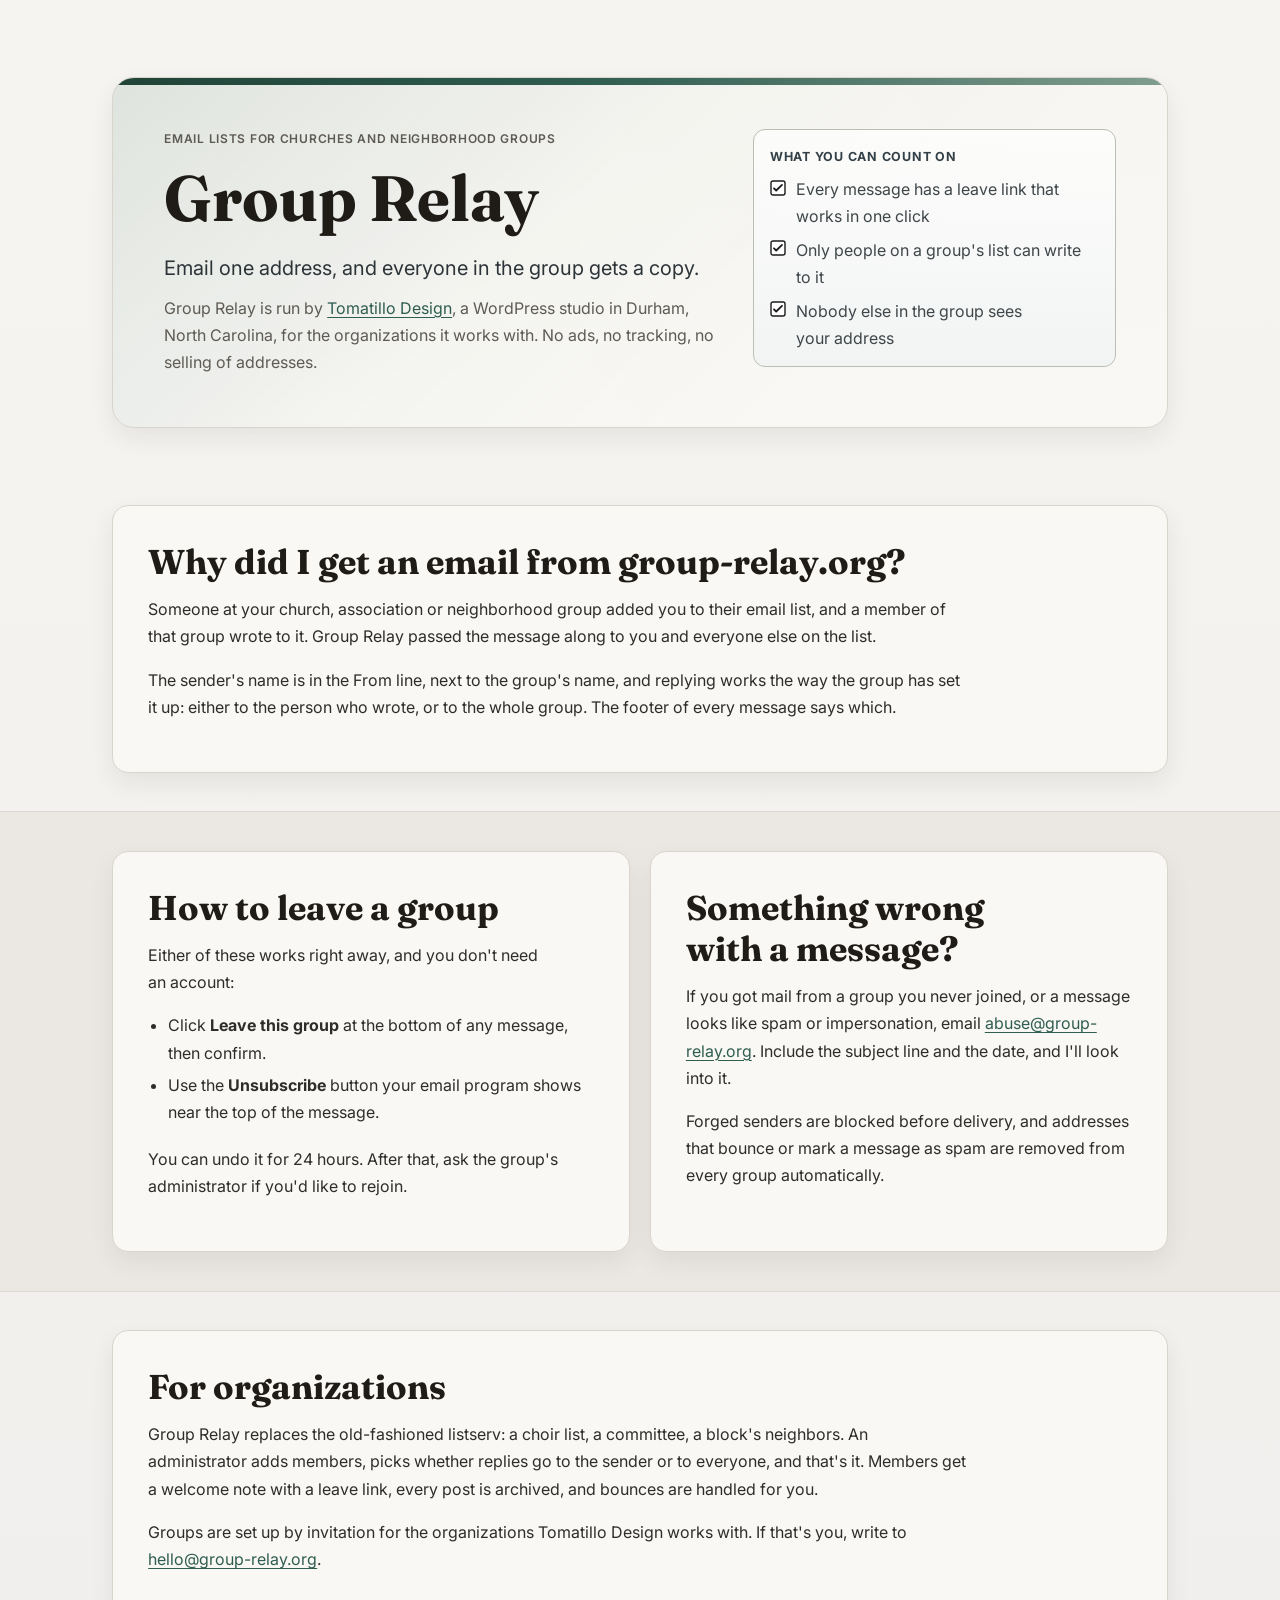
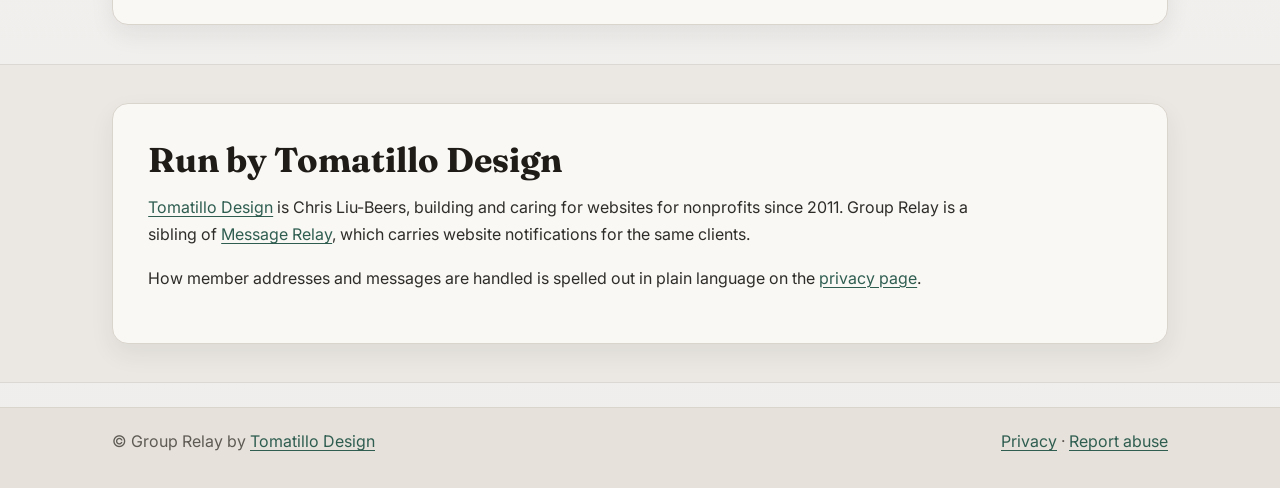
==== index.html @ 51dd7881 "Landing page and privacy page for group-relay.org Co-Authored-By: Claude Fable 5.1 <noreply@anthropi" ====
<!doctype html>
<html lang="en">
<head>
  <meta charset="utf-8">
  <meta name="viewport" content="width=device-width, initial-scale=1">
  <meta name="description" content="Group Relay is a simple email list service for churches and neighborhood groups: email one address, everyone in the group gets a copy. Run by Tomatillo Design.">
  <meta name="theme-color" content="#2f5d50">
  <title>Group Relay | Email lists for churches and neighborhood groups</title>
  <link rel="icon" href="./favicon.svg" type="image/svg+xml">
  <link rel="preconnect" href="https://fonts.googleapis.com">
  <link rel="preconnect" href="https://fonts.gstatic.com" crossorigin>
  <link href="https://fonts.googleapis.com/css2?family=Fraunces:opsz,wght@9..144,500;9..144,700&family=Inter:wght@400;500;600;700&display=swap" rel="stylesheet">
  <link rel="stylesheet" href="./styles.css">
</head>
<body>
  <a class="skip-link" href="#main-content">Skip to main content</a>

  <header class="site-header">
    <div class="container hero">
      <div class="hero-shell">
        <div class="hero-copy">
          <p class="eyebrow">Email lists for churches and neighborhood groups</p>
          <h1>Group Relay</h1>
          <p class="hero-lead">Email one address, and everyone in the group gets a copy.</p>
          <p class="hero-context">
            Group Relay is run by
            <a href="https://tomatillodesign.com" target="_blank" rel="noopener noreferrer">Tomatillo Design</a>,
            a WordPress studio in Durham, North Carolina, for the organizations it works with.
            No ads, no tracking, no selling of addresses.
          </p>
        </div>
        <aside class="hero-proof" aria-label="How Group Relay treats your email">
          <p class="hero-proof-title">What you can count on</p>
          <ul class="hero-proof-list">
            <li>Every message has a leave link that works in one click</li>
            <li>Only people on a group's list can write to it</li>
            <li>Nobody else in the group sees your address</li>
          </ul>
        </aside>
      </div>
    </div>
  </header>

  <main id="main-content">
    <section class="section" aria-labelledby="why-heading">
      <div class="container card">
        <h2 id="why-heading">Why did I get an email from group-relay.org?</h2>
        <p>
          Someone at your church, association or neighborhood group added you to their email list,
          and a member of that group wrote to it. Group Relay passed the message along to you and
          everyone else on the list.
        </p>
        <p>
          The sender's name is in the From line, next to the group's name, and replying works the
          way the group has set it up: either to the person who wrote, or to the whole group. The
          footer of every message says which.
        </p>
      </div>
    </section>

    <section class="section section-muted" aria-labelledby="leave-heading">
      <div class="container split-grid">
        <article class="card">
          <h2 id="leave-heading">How to leave a group</h2>
          <p>Either of these works right away, and you don't need an account:</p>
          <ul>
            <li>Click <strong>Leave this group</strong> at the bottom of any message, then confirm.</li>
            <li>Use the <strong>Unsubscribe</strong> button your email program shows near the top of the message.</li>
          </ul>
          <p>You can undo it for 24 hours. After that, ask the group's administrator if you'd like to rejoin.</p>
        </article>

        <article class="card">
          <h2>Something wrong with a message?</h2>
          <p>
            If you got mail from a group you never joined, or a message looks like spam or
            impersonation, email
            <a href="mailto:abuse@group-relay.org">abuse@group-relay.org</a>.
            Include the subject line and the date, and I'll look into it.
          </p>
          <p>
            Forged senders are blocked before delivery, and addresses that bounce or mark a message
            as spam are removed from every group automatically.
          </p>
        </article>
      </div>
    </section>

    <section class="section" aria-labelledby="orgs-heading">
      <div class="container card">
        <h2 id="orgs-heading">For organizations</h2>
        <p>
          Group Relay replaces the old-fashioned listserv: a choir list, a committee, a block's
          neighbors. An administrator adds members, picks whether replies go to the sender or to
          everyone, and that's it. Members get a welcome note with a leave link, every post is
          archived, and bounces are handled for you.
        </p>
        <p>
          Groups are set up by invitation for the organizations Tomatillo Design works with. If
          that's you, write to
          <a href="mailto:hello@group-relay.org">hello@group-relay.org</a>.
        </p>
      </div>
    </section>

    <section class="section section-muted" aria-labelledby="operated-by-heading">
      <div class="container card">
        <h2 id="operated-by-heading">Run by Tomatillo Design</h2>
        <p>
          <a href="https://tomatillodesign.com" target="_blank" rel="noopener noreferrer">Tomatillo Design</a>
          is Chris Liu-Beers, building and caring for websites for nonprofits since 2011. Group
          Relay is a sibling of
          <a href="https://message-relay.org" target="_blank" rel="noopener noreferrer">Message Relay</a>,
          which carries website notifications for the same clients.
        </p>
        <p>
          How member addresses and messages are handled is spelled out in plain language on the
          <a href="./privacy.html">privacy page</a>.
        </p>
      </div>
    </section>
  </main>

  <footer class="site-footer">
    <div class="container footer-inner">
      <p>
        &copy; Group Relay by
        <a href="https://tomatillodesign.com" target="_blank" rel="noopener noreferrer">Tomatillo Design</a>
      </p>
      <p>
        <a href="./privacy.html">Privacy</a> &middot;
        <a href="mailto:abuse@group-relay.org">Report abuse</a>
      </p>
    </div>
  </footer>
</body>
</html>
---- styles.css ----
:root {
  --bg: #efeeec;
  --bg-muted: #e7e4de;
  --surface: #f9f8f5;
  --text: #2f2d2a;
  --text-soft: #5e5a54;
  --heading: #1f1b17;
  --accent: #2f5d50;
  --accent-soft: #dbe7e0;
  --border: #d9d4cc;
  --shadow: 0 10px 24px rgba(36, 33, 28, 0.07);
  --radius: 16px;
  --radius-sm: 12px;
  --container: 66rem;
}

*,
*::before,
*::after {
  box-sizing: border-box;
}

html {
  scroll-behavior: smooth;
}

body {
  margin: 0;
  font-family: "Inter", "Avenir Next", Avenir, "Segoe UI", Roboto, Helvetica, Arial, sans-serif;
  font-size: 1rem;
  line-height: 1.7;
  color: var(--text);
  background: linear-gradient(180deg, #f5f4f1 0%, var(--bg) 100%);
  text-wrap: pretty;
}

img,
svg {
  display: block;
  max-width: 100%;
}

a {
  color: var(--accent);
  text-decoration-thickness: 0.08em;
  text-underline-offset: 0.18em;
}

a:hover {
  text-decoration-thickness: 0.12em;
}

a:focus-visible {
  outline: 3px solid color-mix(in srgb, var(--accent) 45%, white);
  outline-offset: 3px;
  border-radius: 4px;
}

.skip-link {
  position: absolute;
  left: 1rem;
  top: -200px;
  z-index: 1000;
  padding: 0.75rem 1rem;
  background: #ffffff;
  border: 1px solid var(--border);
  border-radius: 0.5rem;
  box-shadow: var(--shadow);
  color: var(--heading);
}

.skip-link:focus {
  top: 1rem;
}

.container {
  width: min(calc(100% - 2.5rem), var(--container));
  margin-inline: auto;
}

.site-header {
  padding: clamp(3.5rem, 6vw, 6rem) 0 clamp(2rem, 3vw, 3rem);
}

.hero {
  background:
    linear-gradient(135deg, rgba(47, 93, 80, 0.12) 0%, rgba(47, 93, 80, 0.02) 42%, transparent 72%),
    linear-gradient(180deg, #f7f6f2 0%, var(--surface) 100%);
  border: 1px solid var(--border);
  border-radius: calc(var(--radius) + 6px);
  box-shadow: var(--shadow);
  padding: clamp(2rem, 4vw, 4rem);
  position: relative;
  overflow: hidden;
}

.hero::before {
  content: "";
  position: absolute;
  left: 0;
  top: 0;
  width: 100%;
  height: 0.45rem;
  background: linear-gradient(90deg, #214338 0%, var(--accent) 45%, #7f9d90 100%);
}

.hero-shell {
  display: grid;
  gap: 1.25rem;
  align-items: start;
}

.hero-copy {
  position: relative;
  z-index: 1;
}

.eyebrow {
  margin: 0;
  font-weight: 600;
  letter-spacing: 0.06em;
  text-transform: uppercase;
  font-size: 0.75rem;
  color: var(--text-soft);
}

.hero-lead {
  margin-bottom: 0.75rem;
  font-size: clamp(1.05rem, 2vw, 1.25rem);
  line-height: 1.5;
  color: #2d3438;
  max-width: 65ch;
}

h1,
h2,
h3 {
  font-family: "Fraunces", Georgia, "Times New Roman", serif;
  color: var(--heading);
  line-height: 1.2;
  text-wrap: balance;
  margin-top: 0;
}

h1 {
  font-size: clamp(2.2rem, 5.5vw, 4rem);
  margin: 0.65rem 0 1rem;
}

h2 {
  font-size: clamp(1.65rem, 3vw, 2.15rem);
  margin-bottom: 0.85rem;
}

h3 {
  font-size: clamp(1.2rem, 2.25vw, 1.45rem);
  margin-bottom: 0.6rem;
}

p {
  margin-top: 0;
  margin-bottom: 1rem;
  max-width: 82ch;
}

ul {
  margin-top: 0.4rem;
  margin-bottom: 1.2rem;
  padding-left: 1.25rem;
}

li + li {
  margin-top: 0.35rem;
}

.hero-context {
  margin-top: 0;
  color: var(--text-soft);
  max-width: 78ch;
  margin-bottom: 0;
}

.hero-proof {
  position: relative;
  z-index: 1;
  background: linear-gradient(180deg, rgba(255, 255, 255, 0.7) 0%, #f2f4f4 100%);
  border: 1px solid color-mix(in srgb, var(--accent) 18%, var(--border));
  border-radius: var(--radius-sm);
  padding: 1rem 1rem 0.85rem;
  max-width: 28rem;
}

.hero-proof-title {
  margin: 0 0 0.55rem;
  font-size: 0.78rem;
  letter-spacing: 0.06em;
  text-transform: uppercase;
  font-weight: 700;
  color: #334047;
}

.hero-proof ul {
  margin: 0;
  padding-left: 0;
  list-style: none;
}

.hero-proof li {
  margin-top: 0;
  color: #3f4649;
  position: relative;
  padding-left: 1.65rem;
}

.hero-proof-list li + li {
  margin-top: 0.4rem;
}

.hero-proof-list li::before {
  content: "";
  position: absolute;
  left: 0;
  top: 0.22rem;
  width: 1rem;
  height: 1rem;
  background-repeat: no-repeat;
  background-size: 1rem 1rem;
  background-image: url("data:image/svg+xml,%3Csvg xmlns='http://www.w3.org/2000/svg' viewBox='0 0 16 16'%3E%3Crect x='1' y='1' width='14' height='14' rx='2' fill='%23ffffff' stroke='%231b1b1b' stroke-width='1.4'/%3E%3Cpath d='M4 8.3l2.2 2.2L12 4.9' fill='none' stroke='%231b1b1b' stroke-linecap='round' stroke-linejoin='round' stroke-width='1.8'/%3E%3C/svg%3E");
}

.section {
  padding: clamp(1.75rem, 3vw, 2.8rem) 0;
}

.section-muted {
  background: color-mix(in srgb, var(--bg-muted) 85%, white);
  border-top: 1px solid rgba(84, 79, 72, 0.1);
  border-bottom: 1px solid rgba(84, 79, 72, 0.1);
}

.card {
  background: var(--surface);
  border: 1px solid var(--border);
  border-radius: var(--radius);
  box-shadow: var(--shadow);
  padding: clamp(1.35rem, 2.8vw, 2.2rem);
}

.split-grid {
  display: grid;
  gap: 1rem;
}

.link-list p:last-child {
  margin-bottom: 0;
}

.faq-grid {
  display: grid;
  gap: 1rem;
}

.faq-card {
  background: var(--surface);
  border: 1px solid var(--border);
  border-radius: var(--radius-sm);
  box-shadow: var(--shadow);
  padding: clamp(1.15rem, 2vw, 1.5rem);
}

.faq-card p {
  margin-bottom: 0;
}

.site-footer {
  border-top: 1px solid var(--border);
  background: #e6e2db;
  margin-top: 1.5rem;
}

.footer-inner {
  display: flex;
  flex-wrap: wrap;
  gap: 0.75rem 2rem;
  justify-content: space-between;
  align-items: center;
  padding: 1.25rem 0 2rem;
}

.footer-inner p {
  margin: 0;
  color: var(--text-soft);
}

@media (min-width: 48rem) {
  .hero-shell {
    grid-template-columns: minmax(0, 1.4fr) minmax(15rem, 0.9fr);
    gap: 1.5rem;
  }

  .split-grid {
    grid-template-columns: repeat(2, minmax(0, 1fr));
    gap: 1.2rem;
  }

  .faq-grid {
    grid-template-columns: repeat(2, minmax(0, 1fr));
  }

  .faq-grid .faq-card:last-child {
    grid-column: span 2;
  }
}

@media (min-width: 70rem) {
  .container {
    width: min(calc(100% - 5rem), var(--container));
  }
}

/* Group Relay additions */
.site-header-compact .hero { padding-block: clamp(1.5rem, 3vw, 2.5rem); }
.eyebrow a { color: inherit; text-decoration: none; }
.eyebrow a:hover { text-decoration: underline; }
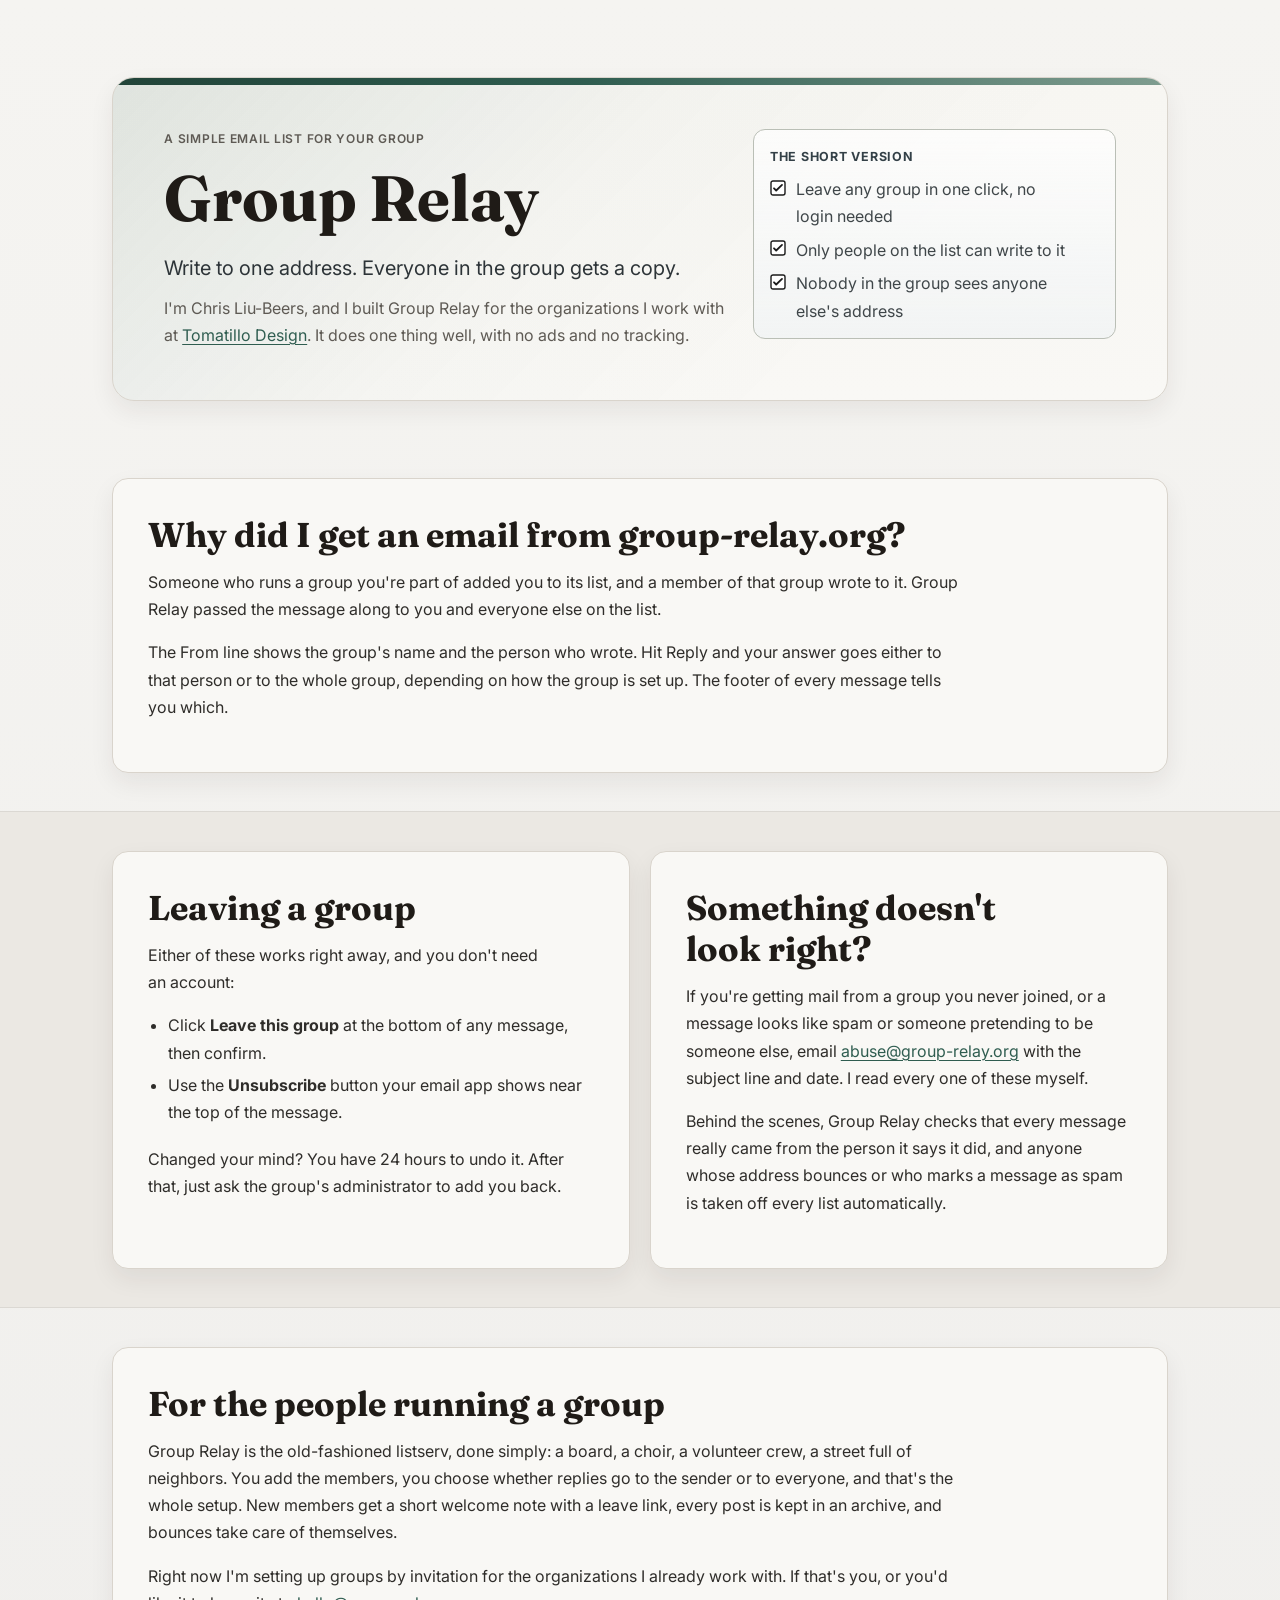
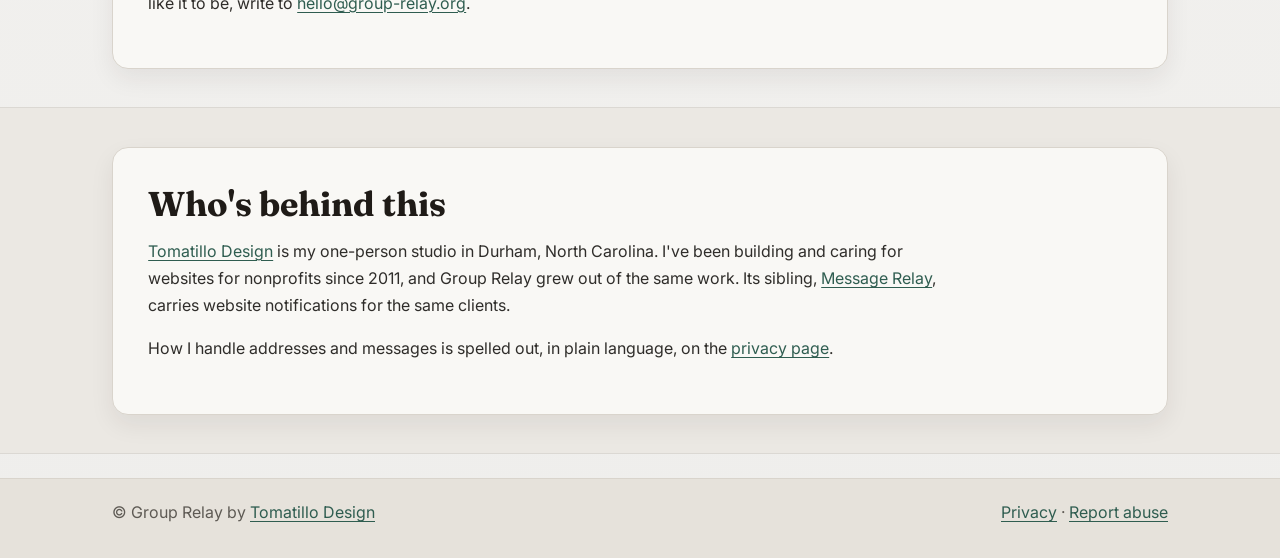
==== commit 8cafe970: "Rewrite landing copy in Chris's voice; open-ended lead Co-Authored-By: Claude Fable 5.1 <noreply@ant" ====
--- a/index.html
+++ b/index.html
@@ -3,9 +3,9 @@
 <head>
   <meta charset="utf-8">
   <meta name="viewport" content="width=device-width, initial-scale=1">
-  <meta name="description" content="Group Relay is a simple email list service for churches and neighborhood groups: email one address, everyone in the group gets a copy. Run by Tomatillo Design.">
+  <meta name="description" content="Group Relay is a simple email list: write to one address and everyone in the group gets a copy. Built and run by Chris Liu-Beers at Tomatillo Design.">
   <meta name="theme-color" content="#2f5d50">
-  <title>Group Relay | Email lists for churches and neighborhood groups</title>
+  <title>Group Relay | A simple email list for your group</title>
   <link rel="icon" href="./favicon.svg" type="image/svg+xml">
   <link rel="preconnect" href="https://fonts.googleapis.com">
   <link rel="preconnect" href="https://fonts.gstatic.com" crossorigin>
@@ -19,22 +19,21 @@
     <div class="container hero">
       <div class="hero-shell">
         <div class="hero-copy">
-          <p class="eyebrow">Email lists for churches and neighborhood groups</p>
+          <p class="eyebrow">A simple email list for your group</p>
           <h1>Group Relay</h1>
-          <p class="hero-lead">Email one address, and everyone in the group gets a copy.</p>
+          <p class="hero-lead">Write to one address. Everyone in the group gets a copy.</p>
           <p class="hero-context">
-            Group Relay is run by
-            <a href="https://tomatillodesign.com" target="_blank" rel="noopener noreferrer">Tomatillo Design</a>,
-            a WordPress studio in Durham, North Carolina, for the organizations it works with.
-            No ads, no tracking, no selling of addresses.
+            I'm Chris Liu-Beers, and I built Group Relay for the organizations I work with at
+            <a href="https://tomatillodesign.com" target="_blank" rel="noopener noreferrer">Tomatillo Design</a>.
+            It does one thing well, with no ads and no tracking.
           </p>
         </div>
         <aside class="hero-proof" aria-label="How Group Relay treats your email">
-          <p class="hero-proof-title">What you can count on</p>
+          <p class="hero-proof-title">The short version</p>
           <ul class="hero-proof-list">
-            <li>Every message has a leave link that works in one click</li>
-            <li>Only people on a group's list can write to it</li>
-            <li>Nobody else in the group sees your address</li>
+            <li>Leave any group in one click, no login needed</li>
+            <li>Only people on the list can write to it</li>
+            <li>Nobody in the group sees anyone else's address</li>
           </ul>
         </aside>
       </div>
@@ -46,14 +45,13 @@
       <div class="container card">
         <h2 id="why-heading">Why did I get an email from group-relay.org?</h2>
         <p>
-          Someone at your church, association or neighborhood group added you to their email list,
-          and a member of that group wrote to it. Group Relay passed the message along to you and
-          everyone else on the list.
+          Someone who runs a group you're part of added you to its list, and a member of that group
+          wrote to it. Group Relay passed the message along to you and everyone else on the list.
         </p>
         <p>
-          The sender's name is in the From line, next to the group's name, and replying works the
-          way the group has set it up: either to the person who wrote, or to the whole group. The
-          footer of every message says which.
+          The From line shows the group's name and the person who wrote. Hit Reply and your answer
+          goes either to that person or to the whole group, depending on how the group is set up.
+          The footer of every message tells you which.
         </p>
       </div>
     </section>
@@ -61,26 +59,27 @@
     <section class="section section-muted" aria-labelledby="leave-heading">
       <div class="container split-grid">
         <article class="card">
-          <h2 id="leave-heading">How to leave a group</h2>
+          <h2 id="leave-heading">Leaving a group</h2>
           <p>Either of these works right away, and you don't need an account:</p>
           <ul>
             <li>Click <strong>Leave this group</strong> at the bottom of any message, then confirm.</li>
-            <li>Use the <strong>Unsubscribe</strong> button your email program shows near the top of the message.</li>
+            <li>Use the <strong>Unsubscribe</strong> button your email app shows near the top of the message.</li>
           </ul>
-          <p>You can undo it for 24 hours. After that, ask the group's administrator if you'd like to rejoin.</p>
+          <p>Changed your mind? You have 24 hours to undo it. After that, just ask the group's administrator to add you back.</p>
         </article>
 
         <article class="card">
-          <h2>Something wrong with a message?</h2>
+          <h2>Something doesn't look right?</h2>
           <p>
-            If you got mail from a group you never joined, or a message looks like spam or
-            impersonation, email
-            <a href="mailto:abuse@group-relay.org">abuse@group-relay.org</a>.
-            Include the subject line and the date, and I'll look into it.
+            If you're getting mail from a group you never joined, or a message looks like spam or
+            someone pretending to be someone else, email
+            <a href="mailto:abuse@group-relay.org">abuse@group-relay.org</a>
+            with the subject line and date. I read every one of these myself.
           </p>
           <p>
-            Forged senders are blocked before delivery, and addresses that bounce or mark a message
-            as spam are removed from every group automatically.
+            Behind the scenes, Group Relay checks that every message really came from the person
+            it says it did, and anyone whose address bounces or who marks a message as spam is taken
+            off every list automatically.
           </p>
         </article>
       </div>
@@ -88,16 +87,17 @@
 
     <section class="section" aria-labelledby="orgs-heading">
       <div class="container card">
-        <h2 id="orgs-heading">For organizations</h2>
+        <h2 id="orgs-heading">For the people running a group</h2>
         <p>
-          Group Relay replaces the old-fashioned listserv: a choir list, a committee, a block's
-          neighbors. An administrator adds members, picks whether replies go to the sender or to
-          everyone, and that's it. Members get a welcome note with a leave link, every post is
-          archived, and bounces are handled for you.
+          Group Relay is the old-fashioned listserv, done simply: a board, a choir, a volunteer
+          crew, a street full of neighbors. You add the members, you choose whether replies go to
+          the sender or to everyone, and that's the whole setup. New members get a short welcome
+          note with a leave link, every post is kept in an archive, and bounces take care of
+          themselves.
         </p>
         <p>
-          Groups are set up by invitation for the organizations Tomatillo Design works with. If
-          that's you, write to
+          Right now I'm setting up groups by invitation for the organizations I already work with.
+          If that's you, or you'd like it to be, write to
           <a href="mailto:hello@group-relay.org">hello@group-relay.org</a>.
         </p>
       </div>
@@ -105,16 +105,16 @@
 
     <section class="section section-muted" aria-labelledby="operated-by-heading">
       <div class="container card">
-        <h2 id="operated-by-heading">Run by Tomatillo Design</h2>
+        <h2 id="operated-by-heading">Who's behind this</h2>
         <p>
           <a href="https://tomatillodesign.com" target="_blank" rel="noopener noreferrer">Tomatillo Design</a>
-          is Chris Liu-Beers, building and caring for websites for nonprofits since 2011. Group
-          Relay is a sibling of
-          <a href="https://message-relay.org" target="_blank" rel="noopener noreferrer">Message Relay</a>,
-          which carries website notifications for the same clients.
+          is my one-person studio in Durham, North Carolina. I've been building and caring for
+          websites for nonprofits since 2011, and Group Relay grew out of the same work. Its
+          sibling, <a href="https://message-relay.org" target="_blank" rel="noopener noreferrer">Message Relay</a>,
+          carries website notifications for the same clients.
         </p>
         <p>
-          How member addresses and messages are handled is spelled out in plain language on the
+          How I handle addresses and messages is spelled out, in plain language, on the
           <a href="./privacy.html">privacy page</a>.
         </p>
       </div>
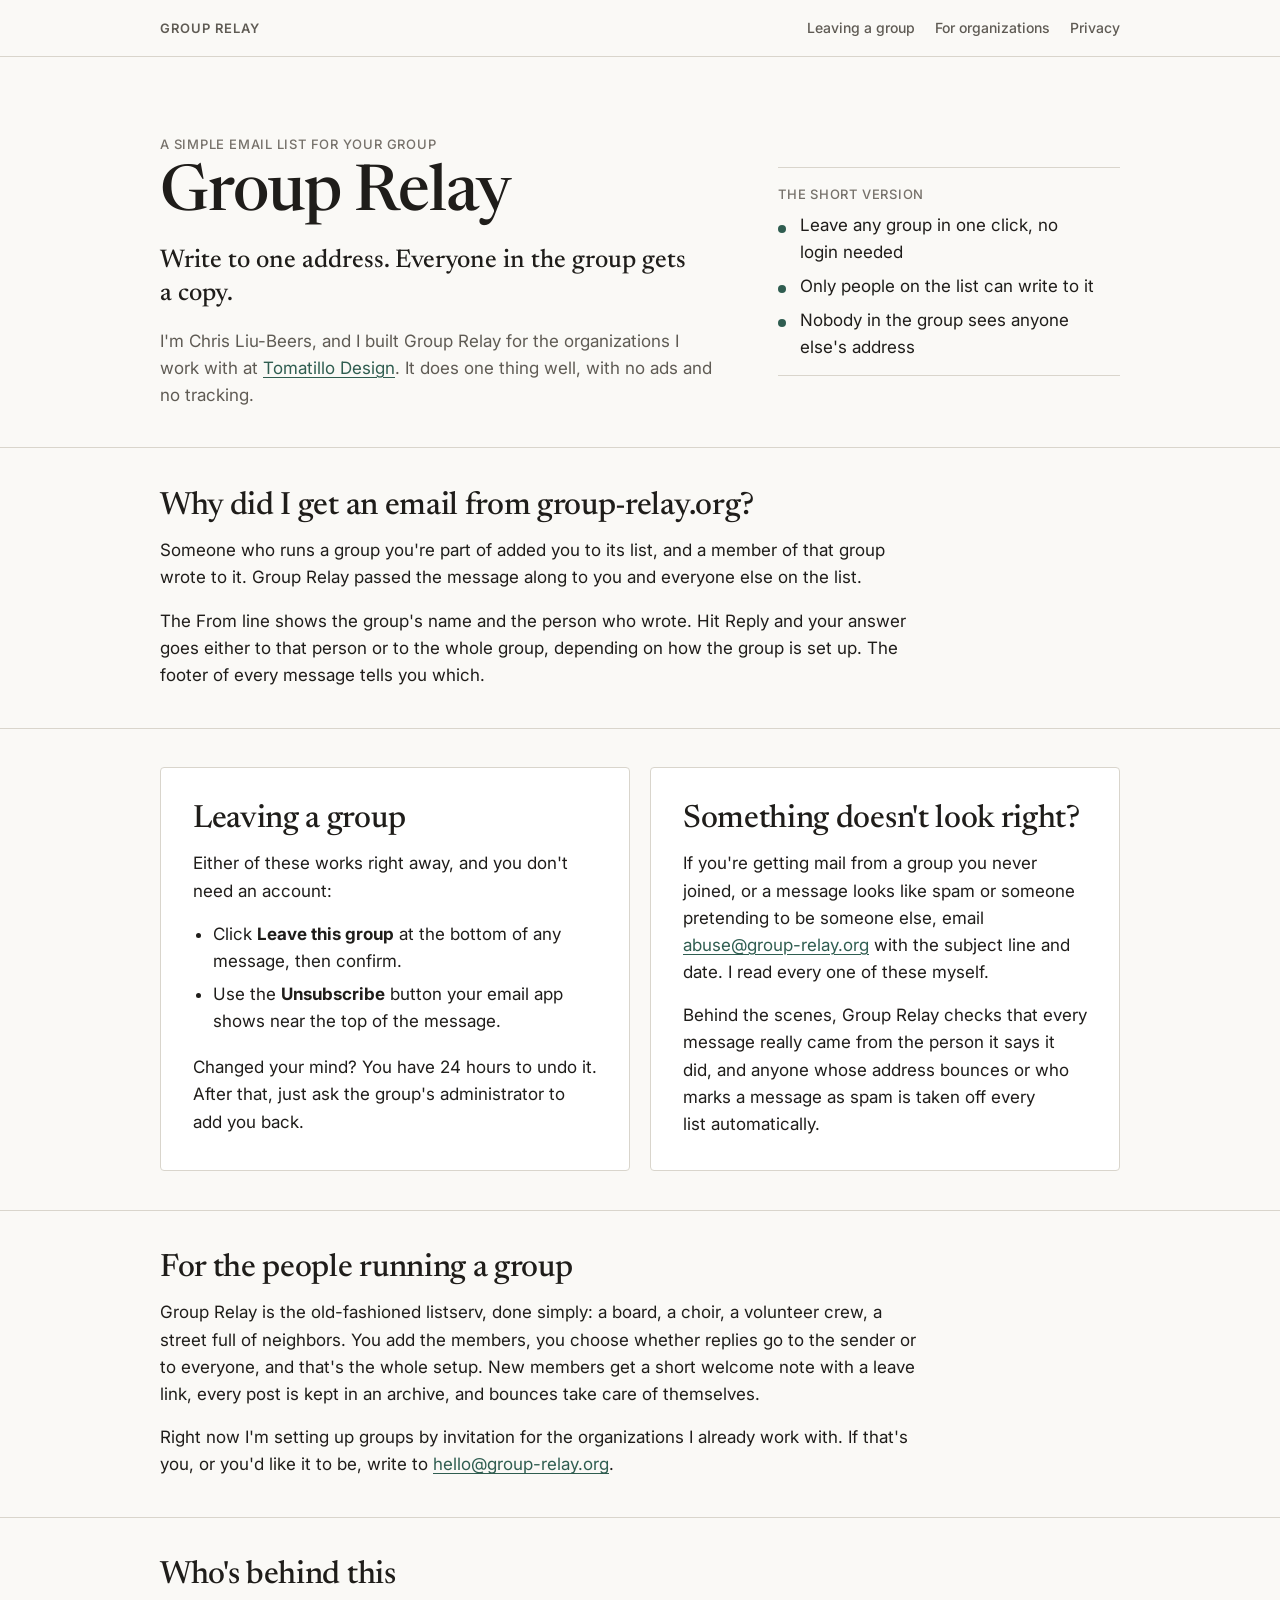
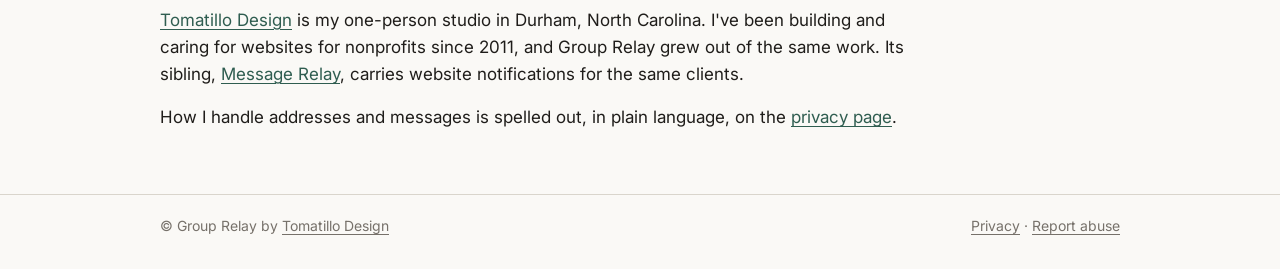
==== commit e990e913: "Restyle to the final Group Relay tokens: Newsreader, hairlines, wordmark band, new favicon Co-Author" ====
--- a/index.html
+++ b/index.html
@@ -9,11 +9,16 @@
   <link rel="icon" href="./favicon.svg" type="image/svg+xml">
   <link rel="preconnect" href="https://fonts.googleapis.com">
   <link rel="preconnect" href="https://fonts.gstatic.com" crossorigin>
-  <link href="https://fonts.googleapis.com/css2?family=Fraunces:opsz,wght@9..144,500;9..144,700&family=Inter:wght@400;500;600;700&display=swap" rel="stylesheet">
+  <link href="https://fonts.googleapis.com/css2?family=Newsreader:opsz,wght@6..72,500;6..72,600&family=Inter:wght@400;500;600&display=swap" rel="stylesheet">
   <link rel="stylesheet" href="./styles.css">
 </head>
 <body>
   <a class="skip-link" href="#main-content">Skip to main content</a>
+
+  <div class="site-top"><div class="container">
+    <a class="wordmark" href="./">Group Relay</a>
+    <nav aria-label="Site"><a href="#leave-heading">Leaving a group</a><a href="#orgs-heading">For organizations</a><a href="./privacy.html">Privacy</a></nav>
+  </div></div>
 
   <header class="site-header">
     <div class="container hero">
@@ -42,7 +47,7 @@
 
   <main id="main-content">
     <section class="section" aria-labelledby="why-heading">
-      <div class="container card">
+      <div class="container">
         <h2 id="why-heading">Why did I get an email from group-relay.org?</h2>
         <p>
           Someone who runs a group you're part of added you to its list, and a member of that group
@@ -56,7 +61,7 @@
       </div>
     </section>
 
-    <section class="section section-muted" aria-labelledby="leave-heading">
+    <section class="section" aria-labelledby="leave-heading">
       <div class="container split-grid">
         <article class="card">
           <h2 id="leave-heading">Leaving a group</h2>
@@ -86,7 +91,7 @@
     </section>
 
     <section class="section" aria-labelledby="orgs-heading">
-      <div class="container card">
+      <div class="container">
         <h2 id="orgs-heading">For the people running a group</h2>
         <p>
           Group Relay is the old-fashioned listserv, done simply: a board, a choir, a volunteer
@@ -103,8 +108,8 @@
       </div>
     </section>
 
-    <section class="section section-muted" aria-labelledby="operated-by-heading">
-      <div class="container card">
+    <section class="section" aria-labelledby="operated-by-heading">
+      <div class="container">
         <h2 id="operated-by-heading">Who's behind this</h2>
         <p>
           <a href="https://tomatillodesign.com" target="_blank" rel="noopener noreferrer">Tomatillo Design</a>
--- a/styles.css
+++ b/styles.css
@@ -1,17 +1,23 @@
+/* group-relay.org: final tokens (docs/design/final in the group-relay repo). */
+
 :root {
-  --bg: #efeeec;
-  --bg-muted: #e7e4de;
-  --surface: #f9f8f5;
-  --text: #2f2d2a;
-  --text-soft: #5e5a54;
-  --heading: #1f1b17;
+  --paper: #faf9f6;
+  --surface: #ffffff;
+  --ink: #1f1d1a;
+  --ink-2: #5f5b54;
+  --ink-3: #76716a;
+  --rule: #d9d5cc;
+  --line: #e8e5de;
+  --tint: #f4f2ed;
   --accent: #2f5d50;
-  --accent-soft: #dbe7e0;
-  --border: #d9d4cc;
-  --shadow: 0 10px 24px rgba(36, 33, 28, 0.07);
-  --radius: 16px;
-  --radius-sm: 12px;
-  --container: 66rem;
+  --accent-hover: #28503f;
+  --accent-soft: #e9f0ed;
+  --serif: "Newsreader", Georgia, "Times New Roman", serif;
+  --sans: Inter, -apple-system, "Segoe UI", Roboto, Helvetica, Arial, sans-serif;
+  --mono: Menlo, Consolas, "Liberation Mono", "Courier New", monospace;
+  --radius: 4px;
+  --container: 60rem;
+  color-scheme: light;
 }
 
 *,
@@ -22,22 +28,15 @@
 
 html {
   scroll-behavior: smooth;
+  -webkit-text-size-adjust: 100%;
 }
 
 body {
   margin: 0;
-  font-family: "Inter", "Avenir Next", Avenir, "Segoe UI", Roboto, Helvetica, Arial, sans-serif;
-  font-size: 1rem;
-  line-height: 1.7;
-  color: var(--text);
-  background: linear-gradient(180deg, #f5f4f1 0%, var(--bg) 100%);
+  font: 17px/1.6 var(--sans);
+  color: var(--ink);
+  background: var(--paper);
   text-wrap: pretty;
-}
-
-img,
-svg {
-  display: block;
-  max-width: 100%;
 }
 
 a {
@@ -47,13 +46,14 @@
 }
 
 a:hover {
+  color: var(--accent-hover);
   text-decoration-thickness: 0.12em;
 }
 
 a:focus-visible {
-  outline: 3px solid color-mix(in srgb, var(--accent) 45%, white);
+  outline: 2px solid var(--accent);
   outline-offset: 3px;
-  border-radius: 4px;
+  border-radius: 2px;
 }
 
 .skip-link {
@@ -62,11 +62,10 @@
   top: -200px;
   z-index: 1000;
   padding: 0.75rem 1rem;
-  background: #ffffff;
-  border: 1px solid var(--border);
-  border-radius: 0.5rem;
-  box-shadow: var(--shadow);
-  color: var(--heading);
+  background: var(--surface);
+  border: 1px solid var(--rule);
+  border-radius: var(--radius);
+  color: var(--ink);
 }
 
 .skip-link:focus {
@@ -74,98 +73,175 @@
 }
 
 .container {
-  width: min(calc(100% - 2.5rem), var(--container));
+  width: min(calc(100% - 2rem), var(--container));
   margin-inline: auto;
 }
 
+/* Site header band: wordmark and three links, closed by a rule */
+.site-top {
+  border-bottom: 1px solid var(--rule);
+}
+
+.site-top .container {
+  display: flex;
+  flex-wrap: wrap;
+  align-items: center;
+  justify-content: space-between;
+  gap: 4px 16px;
+  min-height: 56px;
+  padding: 8px 0;
+}
+
+.wordmark {
+  font: 600 13px/20px var(--sans);
+  letter-spacing: 0.08em;
+  text-transform: uppercase;
+  color: var(--ink-2);
+  text-decoration: none;
+  padding: 4px 0;
+}
+
+.site-top nav {
+  display: flex;
+  flex-wrap: wrap;
+  gap: 0 20px;
+}
+
+.site-top nav a {
+  font: 500 14px/20px var(--sans);
+  color: var(--ink-2);
+  text-decoration: none;
+  padding: 4px 0;
+  white-space: nowrap;
+}
+
+.wordmark:hover,
+.site-top nav a:hover {
+  color: var(--ink);
+  text-decoration: underline;
+}
+
+.site-top nav a[aria-current="page"] {
+  color: var(--ink);
+}
+
+/* Hero: type on the paper, not a card */
 .site-header {
-  padding: clamp(3.5rem, 6vw, 6rem) 0 clamp(2rem, 3vw, 3rem);
-}
-
-.hero {
-  background:
-    linear-gradient(135deg, rgba(47, 93, 80, 0.12) 0%, rgba(47, 93, 80, 0.02) 42%, transparent 72%),
-    linear-gradient(180deg, #f7f6f2 0%, var(--surface) 100%);
-  border: 1px solid var(--border);
-  border-radius: calc(var(--radius) + 6px);
-  box-shadow: var(--shadow);
-  padding: clamp(2rem, 4vw, 4rem);
+  padding: clamp(2.5rem, 6vw, 5rem) 0 clamp(1.5rem, 3vw, 2.5rem);
+}
+
+.site-header-compact {
+  padding-block: clamp(2rem, 4vw, 3rem) clamp(1.25rem, 2vw, 1.75rem);
+}
+
+.hero-shell {
+  display: grid;
+  gap: 2rem;
+  align-items: start;
+}
+
+.eyebrow {
+  margin: 0;
+  font: 500 13px/20px var(--sans);
+  letter-spacing: 0.06em;
+  text-transform: uppercase;
+  color: var(--ink-3);
+}
+
+.eyebrow a {
+  color: inherit;
+  text-decoration: none;
+}
+
+.eyebrow a:hover {
+  color: var(--ink);
+  text-decoration: underline;
+}
+
+h1 {
+  font: 500 clamp(2.4rem, 6vw, 4rem) / 1.05 var(--serif);
+  letter-spacing: -0.015em;
+  margin: 0.5rem 0 1rem;
+  color: var(--ink);
+}
+
+.hero-lead {
+  font: 500 clamp(1.25rem, 2.4vw, 1.6rem) / 1.3 var(--serif);
+  margin: 0 0 1rem;
+  max-width: 26em;
+  color: var(--ink);
+}
+
+.hero-context {
+  margin: 0;
+  color: var(--ink-2);
+  max-width: 60ch;
+}
+
+.hero-proof {
+  border-top: 1px solid var(--rule);
+  border-bottom: 1px solid var(--rule);
+  padding: 1rem 0 0.85rem;
+  max-width: 28rem;
+  align-self: center;
+}
+
+.hero-proof-title {
+  margin: 0 0 0.5rem;
+  font: 500 13px/20px var(--sans);
+  letter-spacing: 0.06em;
+  text-transform: uppercase;
+  color: var(--ink-3);
+}
+
+.hero-proof ul {
+  margin: 0;
+  padding: 0;
+  list-style: none;
+}
+
+.hero-proof li {
   position: relative;
-  overflow: hidden;
-}
-
-.hero::before {
+  padding-left: 1.4rem;
+  color: var(--ink);
+}
+
+.hero-proof li + li {
+  margin-top: 0.4rem;
+}
+
+.hero-proof li::before {
   content: "";
   position: absolute;
   left: 0;
-  top: 0;
-  width: 100%;
-  height: 0.45rem;
-  background: linear-gradient(90deg, #214338 0%, var(--accent) 45%, #7f9d90 100%);
-}
-
-.hero-shell {
-  display: grid;
-  gap: 1.25rem;
-  align-items: start;
-}
-
-.hero-copy {
-  position: relative;
-  z-index: 1;
-}
-
-.eyebrow {
-  margin: 0;
-  font-weight: 600;
-  letter-spacing: 0.06em;
-  text-transform: uppercase;
-  font-size: 0.75rem;
-  color: var(--text-soft);
-}
-
-.hero-lead {
-  margin-bottom: 0.75rem;
-  font-size: clamp(1.05rem, 2vw, 1.25rem);
-  line-height: 1.5;
-  color: #2d3438;
-  max-width: 65ch;
-}
-
-h1,
-h2,
+  top: 0.72em;
+  width: 0.5rem;
+  height: 0.5rem;
+  border-radius: 50%;
+  background: var(--accent);
+}
+
+h2 {
+  font: 500 clamp(1.5rem, 3vw, 2rem) / 1.2 var(--serif);
+  letter-spacing: -0.01em;
+  color: var(--ink);
+  margin: 0 0 0.75rem;
+  text-wrap: balance;
+}
+
 h3 {
-  font-family: "Fraunces", Georgia, "Times New Roman", serif;
-  color: var(--heading);
-  line-height: 1.2;
-  text-wrap: balance;
-  margin-top: 0;
-}
-
-h1 {
-  font-size: clamp(2.2rem, 5.5vw, 4rem);
-  margin: 0.65rem 0 1rem;
-}
-
-h2 {
-  font-size: clamp(1.65rem, 3vw, 2.15rem);
-  margin-bottom: 0.85rem;
-}
-
-h3 {
-  font-size: clamp(1.2rem, 2.25vw, 1.45rem);
-  margin-bottom: 0.6rem;
+  font: 500 clamp(1.2rem, 2.25vw, 1.45rem) / 1.25 var(--serif);
+  color: var(--ink);
+  margin: 0 0 0.6rem;
 }
 
 p {
-  margin-top: 0;
-  margin-bottom: 1rem;
-  max-width: 82ch;
+  margin: 0 0 1rem;
+  max-width: 70ch;
 }
 
 ul {
-  margin-top: 0.4rem;
-  margin-bottom: 1.2rem;
+  margin: 0.4rem 0 1.2rem;
   padding-left: 1.25rem;
 }
 
@@ -173,77 +249,27 @@
   margin-top: 0.35rem;
 }
 
-.hero-context {
-  margin-top: 0;
-  color: var(--text-soft);
-  max-width: 78ch;
+/* Sections separated by rules; cards are hairline boxes on the paper */
+.section {
+  padding: clamp(1.5rem, 3vw, 2.5rem) 0;
+  border-top: 1px solid var(--rule);
+}
+
+.section > .container > p:last-child,
+.section > .container > ul:last-child {
   margin-bottom: 0;
-}
-
-.hero-proof {
-  position: relative;
-  z-index: 1;
-  background: linear-gradient(180deg, rgba(255, 255, 255, 0.7) 0%, #f2f4f4 100%);
-  border: 1px solid color-mix(in srgb, var(--accent) 18%, var(--border));
-  border-radius: var(--radius-sm);
-  padding: 1rem 1rem 0.85rem;
-  max-width: 28rem;
-}
-
-.hero-proof-title {
-  margin: 0 0 0.55rem;
-  font-size: 0.78rem;
-  letter-spacing: 0.06em;
-  text-transform: uppercase;
-  font-weight: 700;
-  color: #334047;
-}
-
-.hero-proof ul {
-  margin: 0;
-  padding-left: 0;
-  list-style: none;
-}
-
-.hero-proof li {
-  margin-top: 0;
-  color: #3f4649;
-  position: relative;
-  padding-left: 1.65rem;
-}
-
-.hero-proof-list li + li {
-  margin-top: 0.4rem;
-}
-
-.hero-proof-list li::before {
-  content: "";
-  position: absolute;
-  left: 0;
-  top: 0.22rem;
-  width: 1rem;
-  height: 1rem;
-  background-repeat: no-repeat;
-  background-size: 1rem 1rem;
-  background-image: url("data:image/svg+xml,%3Csvg xmlns='http://www.w3.org/2000/svg' viewBox='0 0 16 16'%3E%3Crect x='1' y='1' width='14' height='14' rx='2' fill='%23ffffff' stroke='%231b1b1b' stroke-width='1.4'/%3E%3Cpath d='M4 8.3l2.2 2.2L12 4.9' fill='none' stroke='%231b1b1b' stroke-linecap='round' stroke-linejoin='round' stroke-width='1.8'/%3E%3C/svg%3E");
-}
-
-.section {
-  padding: clamp(1.75rem, 3vw, 2.8rem) 0;
-}
-
-.section-muted {
-  background: color-mix(in srgb, var(--bg-muted) 85%, white);
-  border-top: 1px solid rgba(84, 79, 72, 0.1);
-  border-bottom: 1px solid rgba(84, 79, 72, 0.1);
 }
 
 .card {
   background: var(--surface);
-  border: 1px solid var(--border);
+  border: 1px solid var(--rule);
   border-radius: var(--radius);
-  box-shadow: var(--shadow);
-  padding: clamp(1.35rem, 2.8vw, 2.2rem);
+  padding: clamp(1.25rem, 2.8vw, 2rem);
+}
+
+.card p:last-child,
+.card ul:last-child {
+  margin-bottom: 0;
 }
 
 .split-grid {
@@ -251,74 +277,43 @@
   gap: 1rem;
 }
 
-.link-list p:last-child {
-  margin-bottom: 0;
-}
-
-.faq-grid {
-  display: grid;
-  gap: 1rem;
-}
-
-.faq-card {
-  background: var(--surface);
-  border: 1px solid var(--border);
-  border-radius: var(--radius-sm);
-  box-shadow: var(--shadow);
-  padding: clamp(1.15rem, 2vw, 1.5rem);
-}
-
-.faq-card p {
-  margin-bottom: 0;
-}
-
+/* Footer: a hairline and small grey text */
 .site-footer {
-  border-top: 1px solid var(--border);
-  background: #e6e2db;
+  border-top: 1px solid var(--rule);
   margin-top: 1.5rem;
 }
 
 .footer-inner {
   display: flex;
   flex-wrap: wrap;
-  gap: 0.75rem 2rem;
+  gap: 0.5rem 2rem;
   justify-content: space-between;
   align-items: center;
   padding: 1.25rem 0 2rem;
+  font-size: 14px;
+  color: var(--ink-3);
 }
 
 .footer-inner p {
   margin: 0;
-  color: var(--text-soft);
+}
+
+.footer-inner a {
+  color: var(--ink-3);
+}
+
+.footer-inner a:hover {
+  color: var(--ink);
 }
 
 @media (min-width: 48rem) {
   .hero-shell {
-    grid-template-columns: minmax(0, 1.4fr) minmax(15rem, 0.9fr);
-    gap: 1.5rem;
+    grid-template-columns: minmax(0, 1.5fr) minmax(15rem, 0.9fr);
+    gap: 3rem;
   }
 
   .split-grid {
     grid-template-columns: repeat(2, minmax(0, 1fr));
-    gap: 1.2rem;
+    gap: 1.25rem;
   }
-
-  .faq-grid {
-    grid-template-columns: repeat(2, minmax(0, 1fr));
-  }
-
-  .faq-grid .faq-card:last-child {
-    grid-column: span 2;
-  }
-}
-
-@media (min-width: 70rem) {
-  .container {
-    width: min(calc(100% - 5rem), var(--container));
-  }
-}
-
-/* Group Relay additions */
-.site-header-compact .hero { padding-block: clamp(1.5rem, 3vw, 2.5rem); }
-.eyebrow a { color: inherit; text-decoration: none; }
-.eyebrow a:hover { text-decoration: underline; }
+}
